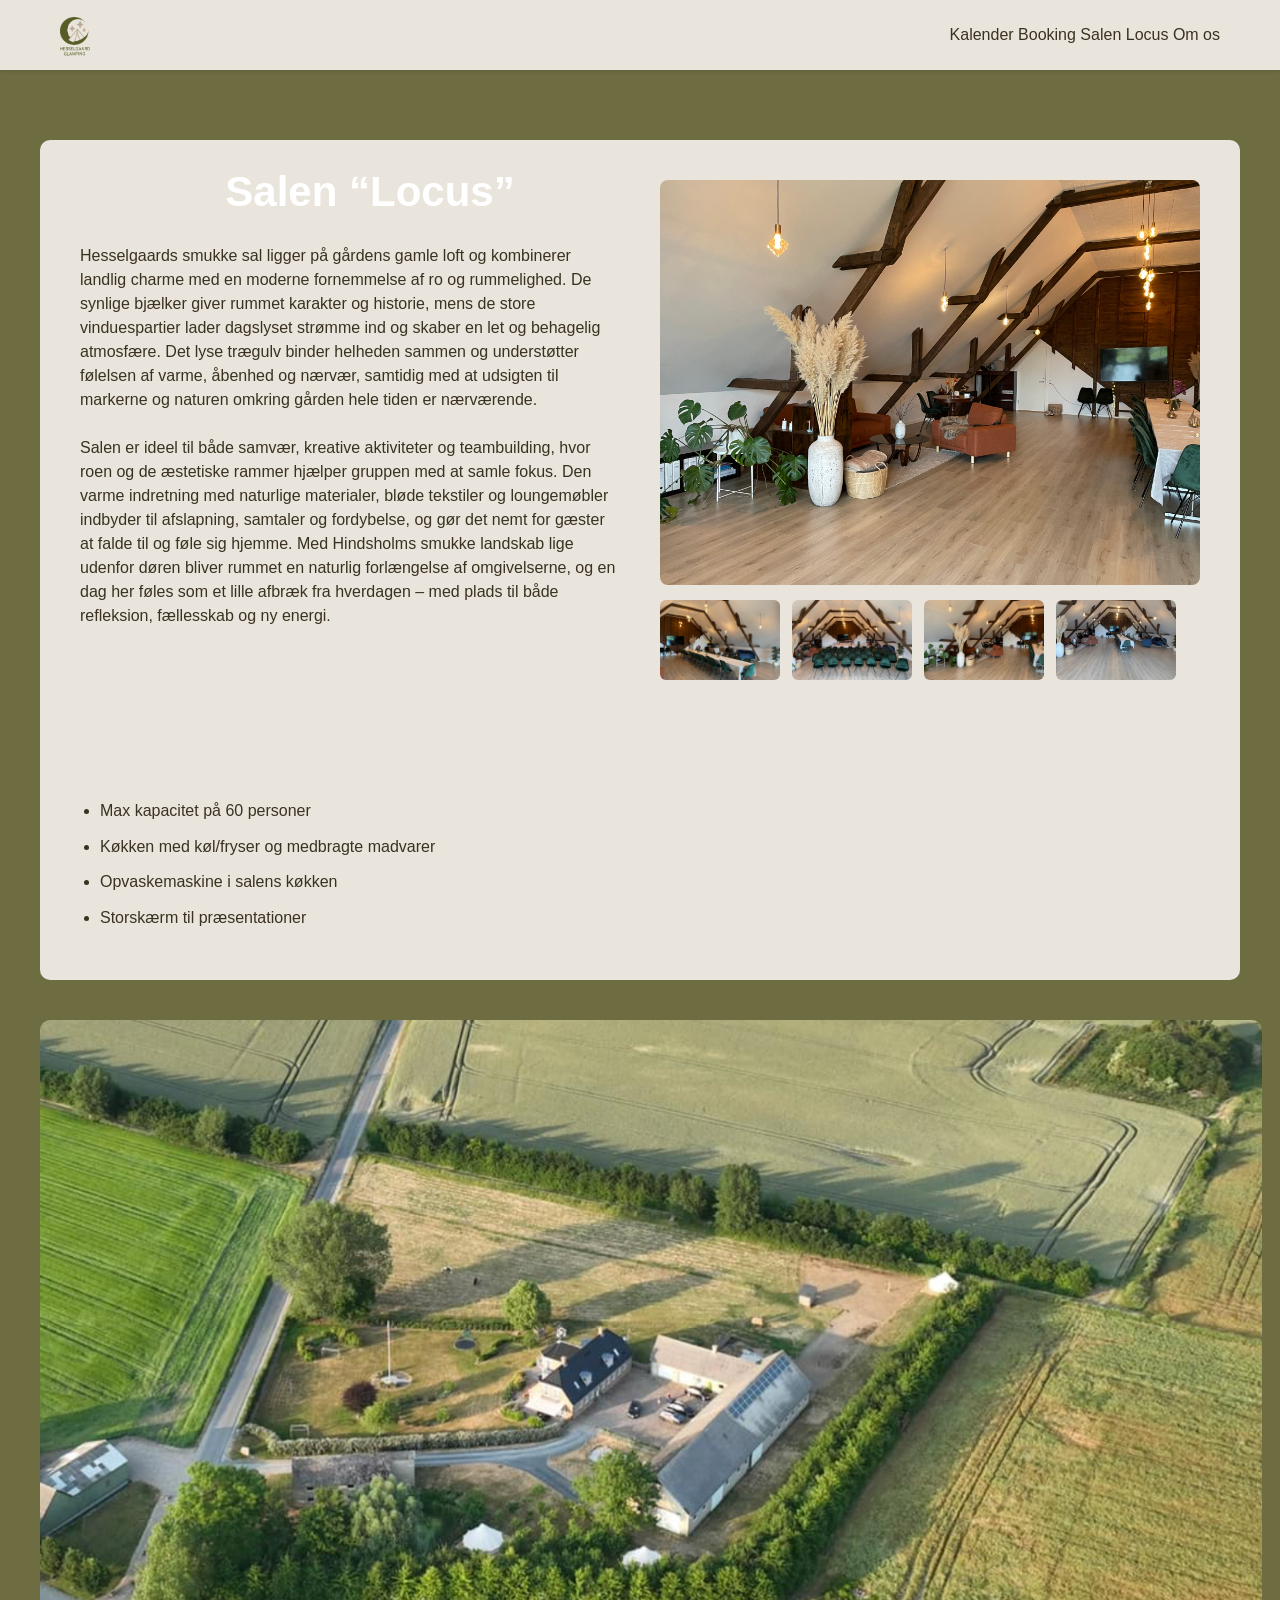
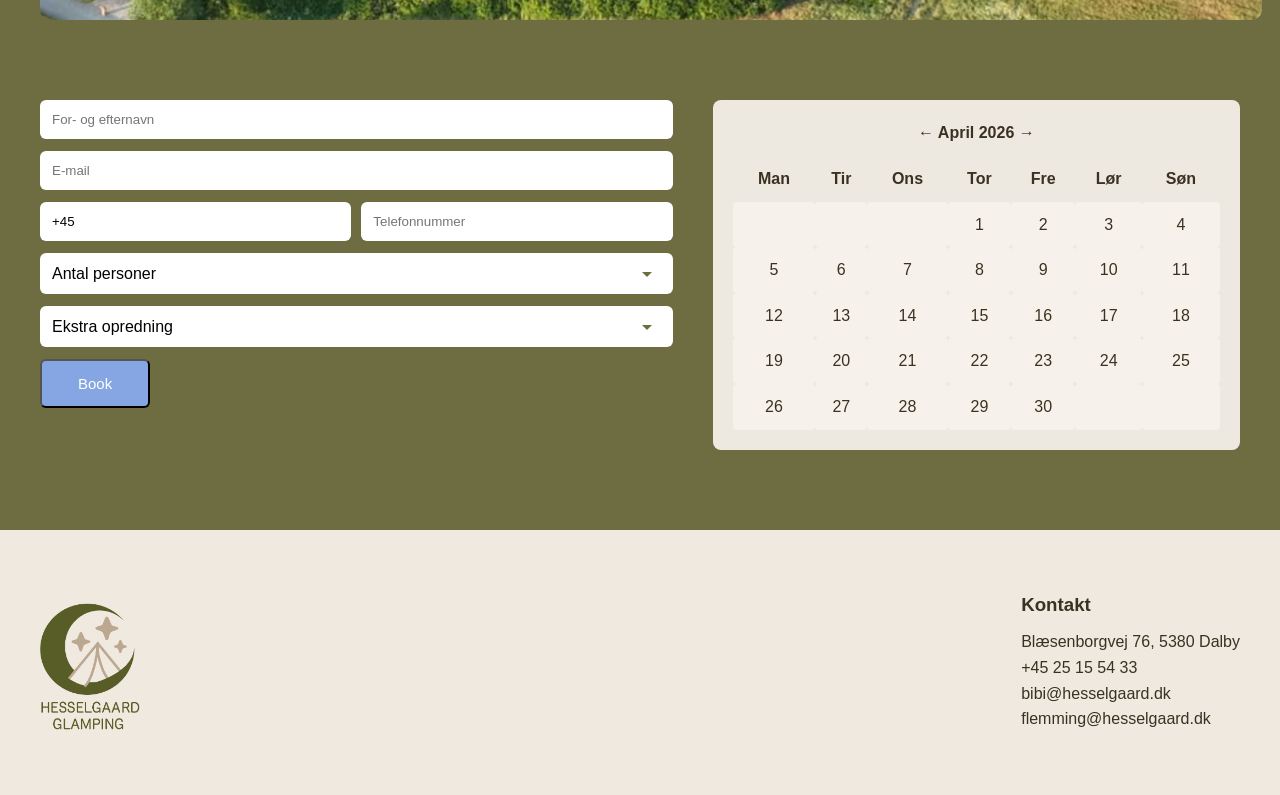
==== locus.html @ c8c1100a "fixet mit js, så det virker + ændret i css" ====
<!DOCTYPE html>
<html lang="da">
<head>
    <meta charset="UTF-8"/>
    <meta name="viewport" content="width=device-width, initial-scale=1.0" />
    <title>Salen Locus</title>
    <link rel="stylesheet" href="style.css"/>
</head>
<body>
  <header class="navbar">
    <div class="navbar__logo">
      <img src="images/logo--with-text.png" alt="Hesselgaard logo" class="navbar__logo--img">
    </div>
    <nav class="navbar-links">
      <a href="#">Kalender</a>
      <a href="teambooking.html">Booking</a>
      <a href="locus.html">Salen Locus</a>
      <a href="omos.html">Om os</a>
    </nav>
  </header>

    <section class="locus__wrapper">

        <div class="locus__text-box">
            <div class="locus__text">
            <h1>Salen “Locus”</h1>
            <p>
                Hesselgaards smukke sal ligger på gårdens gamle loft og kombinerer landlig charme med en moderne fornemmelse af ro og rummelighed. De synlige bjælker giver rummet karakter og historie, mens de store vinduespartier lader dagslyset strømme ind og skaber en let og behagelig atmosfære. Det lyse trægulv binder helheden sammen og understøtter følelsen af varme, åbenhed og nærvær, samtidig med at udsigten til markerne og naturen omkring gården hele tiden er nærværende.
                <br><br>
                Salen er ideel til både samvær, kreative aktiviteter og teambuilding, hvor roen og de æstetiske rammer hjælper gruppen med at samle fokus. Den varme indretning med naturlige materialer, bløde tekstiler og loungemøbler indbyder til afslapning, samtaler og fordybelse, og gør det nemt for gæster at falde til og føle sig hjemme. Med Hindsholms smukke landskab lige udenfor døren bliver rummet en naturlig forlængelse af omgivelserne, og en dag her føles som et lille afbræk fra hverdagen – med plads til både refleksion, fællesskab og ny energi.
            </p>
            </div>

            <ul class="locus__icon-list">
                <li>Max kapacitet på 60 personer</li>
                <li>Køkken med køl/fryser og medbragte madvarer</li>
                <li>Opvaskemaskine i salens køkken</li>
                <li>Storskærm til præsentationer</li>
            </ul>
        </div>

        <div class="locus__images">
            <img src="images/salen-lounge.JPG" alt="Locus interiør">
            <div class="locus__small-images">
                <img src="images/salen-langbord.JPG" alt="">
                <img src="images/salen-konference1.JPG" alt="">
                <img src="images/salen-lounge.JPG" alt="">
                <img src="images/salen-wide.jpg" alt="">
            </div>
        </div>
    </section>

    <section class="locus__aerial-section">
        <img src="images/hesselgaard-ovenfra.png" alt="Luftfoto af Hesselgaard">
    </section>


<!-- Bookingformularen herunder er lavet med hjælp af ChatGPT (og derefter rettet lidt til)
        Promt og svar kan findes i bilag XXX - AI-promts -->

    <section class="form-calendar-wrapper">

        <form class="booking-form" id="bookingForm">
            <input type="text" id="navn" placeholder="For- og efternavn">
            <input type="email" id="email" placeholder="E-mail">

            <div class="phone-row">
                <input type="text" id="landekode" value="+45">
                <input type="text" id="phone" placeholder="Telefonnummer">
            </div>

            <select id="persons">
                <option>Antal personer</option>
                <option value="1">1 person</option>
                <option value="2">2 personer</option>
                <option value="3">3 personer</option>
            </select>

            <select id="extra">
                <option>Ekstra opredning</option>
                <option value="ja">Ja</option>
                <option value="nej">Nej</option>
            </select>

            <button type="submit">Book</button>
        </form>


    <div class="calendar-box">
        <div class="cal-header">
            <span>&larr;</span> April 2026 <span>&rarr;</span>
        </div>

        <table class="locus-calendar" id="locus-calendar">
            <thead>
                <tr><th>Man</th><th>Tir</th><th>Ons</th><th>Tor</th><th>Fre</th><th>Lør</th><th>Søn</th></tr>
            </thead>
            <tbody>
                <tr><td class="empty"></td><td class="empty"></td><td class="empty"></td><td>1</td><td>2</td><td>3</td><td>4</td></tr>
                <tr><td>5</td><td>6</td><td>7</td><td>8</td><td>9</td><td>10</td><td>11</td></tr>
                <tr><td>12</td><td>13</td><td>14</td><td>15</td><td>16</td><td>17</td><td>18</td></tr>
                <tr><td>19</td><td>20</td><td>21</td><td>22</td><td>23</td><td>24</td><td>25</td></tr>
                <tr><td>26</td><td>27</td><td>28</td><td>29</td><td>30</td><td class="empty"></td><td class="empty"></td></tr>
            </tbody>
        </table>
    </div>
    </section>

    <footer class="footer__wrapper">
        <div class="logo__footer">
            <img src="images/logo--with-text.png" alt="Hesselgaards logo">
        </div>
        <div class="footer__contact">
            <h3>Kontakt</h3>
            <p>
            Blæsenborgvej 76, 5380 Dalby<br>
            +45 25 15 54 33<br>
            bibi@hesselgaard.dk<br>
            flemming@hesselgaard.dk
            </p>
        </div>
    </footer>
</body>
<script src="JavaScript/booking.js"></script>
</html>
---- style.css ----
/* FÆLLES BODY OG GENERELT */

* {
  margin: 0;
  padding: 0;
  box-sizing: border-box;
}

body {
  margin: 0;
  min-height: 100vh;
  color: #3b3120;
  font-family: Arial, sans-serif;
  line-height: 1.6;
  background-color: #6E6D42;
  padding-top: 100px;
}

/* FÆLLES HEADER */
.navbar {
  position: fixed;
  top: 0;
  left: 0;
  width: 100%;
  height: 70px;
  padding: 0 60px;
  background-color: #E9E5DC; 
  display: flex;
  align-items: center;
  justify-content: space-between;
  z-index: 10;
  box-shadow: 0 2px 4px rgba(0,0,0,0.1);
}

.navbar__logo {
  display: flex;
  align-items: center;
}

.navbar__logo--img {
  height: 44px;   
  width: auto;
}

.navbar__links {
  display: flex;
  gap: 32px;
  font-size: 14px;
}

.navbar__links a {
  text-decoration: none;
  color: #333;
  letter-spacing: 0.03em;
}

.navbar__links a:hover {
  text-decoration: underline;
}

/* FÆLLES FOOTER */
.footer__wrapper {
    background: #EFE9DF;
    padding: 60px 40px;
    display: flex;
    justify-content: space-between;
    margin-top: 40px;
}

.logo__footer {
    width: 100px;
}

.footer__contact h3 {
    margin-bottom: 10px;
}

/* --------------------------------------------------------------------------------------- */

/* MEGANS CSS */
.card {
    background: #f2f0e8;
    border-radius: 14px;
    overflow: hidden;
    width: 320px;
    padding-bottom: 20px;
}

.card-content {
    padding: 20px;
}

.info-row {
    display: flex;
    align-items: center;
    gap: 10px;
    margin-bottom: 8px;
}

.link {
    display: inline-block;
    margin-top: 10px;
    text-decoration: none;
    color: #6a5f4b;
    font-weight: 500;
}

.card-container  {
  display: flex;
}

.card-container-grid {
    display: grid;
    grid-template-columns: repeat(3, 1fr);
    gap: 24px;
    justify-items: center;   
}
.section {
    max-width: 1400px;
    margin: auto;
    padding: 60px 20px;
}

.card-container-grid {
    display: grid;
    grid-template-columns: repeat(3, minmax(360px, 1fr));
    gap: 40px;
}

.card {
    width: 100%;
    max-width: 420px;
}
h1 {
    color: #ffffff; 
    font-size: 42px;
    margin-left: 40px;
    text-align: center;
}
.locus-section {
   
    padding: 60px 0;
}

.locus-container {
    width: 85%;
    margin: 0 auto;
    background: #e9e5dc; 
    padding: 50px;
    border-radius: 20px;
    display: flex;
    gap: 40px;
    
}

.locus-left {
    width: 60%;
}

.locus-left h2 {
    font-size: 42px;
    font-weight: 500;
    color: #6d5a4a; 
    margin-top: 0;
}

.locus-left p {
    font-size: 17px;
    line-height: 1.6;
    color: #4e4a41;
}

.locus-right {
    width: 40%;
    display: flex;
    flex-direction: column;
    justify-content: space-between;
}

.locus-features {
    list-style: none;
    padding: 0;
    margin: 0;
}

.locus-features li {
    display: flex;
    align-items: center;
    gap: 12px;
    margin-bottom: 18px;
    font-size: 16px;
    color: #4e4a41;
}

.locus-features img {
    width: 26px;
    height: 26px;
}

.book-button {
    background: #55602f;
    color: white;
    padding: 16px 40px;
    text-decoration: none;
    font-size: 18px;
    border-radius: 10px;
    display: inline-block;
    text-align: center;
}

/* --------------------------------------------------------------------------------------- */

/* CECILIES CSS */

/* Om salen */
.locus__wrapper {
    max-width: 100%;
    margin: 40px;
    display: grid;
    grid-template-columns: 1fr 1fr;
    gap: 40px;
    background: #E9E5DC;
    padding: 40px;
    border-radius: 10px;
}

.locus__text-box h1 {
    font-size: 42px;
    margin-bottom: 40px;
}

.locus__text {
    margin-bottom: 170px;
    line-height: 1.5rem;
}

.locus__icon-list {
    margin-top: 20px;
    padding-left: 20px;
}

.locus__icon-list li {
    margin-bottom: 10px;
}

/* Billedgalleri */
.locus__images img {
    width: 100%;
    border-radius: 8px;
}

.locus__small-images {
    display: flex;
    gap: 12px;
    margin-top: 15px;
}

.locus__small-images img {
    width: 120px;
    height: 80px;
    object-fit: cover;
    border-radius: 6px;
}

.locus__aerial-section img {
    width: 95.5%;
    height: 600px;
    margin-left: 40px;
    margin-right: 40px;
    border-radius: 10px;
    object-fit: cover;
}


/* Nedenstående CSS til bookingformularen (inkl. kalender) er lavet med hjælp fra ChatGPT (t.o.m. ".locus-calender td")
    Promt og svar kan ses i bilag XXX - AI-promts */

.form-calendar-wrapper {
    max-width: 1400px;
    margin: 40px auto;
    display: grid;
    grid-template-columns: 1.2fr 1fr;
    gap: 40px;
    background: #6E6D42;
    padding: 40px;
    border-radius: 8px;
}

.booking-form input,
.booking-form select {
    width: 100%;
    padding: 12px;
    margin-bottom: 12px;
    border: none;
    border-radius: 6px;
}

select {
  width: 100%;
  padding: 14px 16px;
  border-radius: 12px;
  border: 1px solid #ccc;
  background-color: #fff;
  font-size: 16px;
  appearance: none;     
  cursor: pointer;
}

select:focus {
  outline: none;
  border-color: #6E6D42;
}


select {
  background-image: url("data:image/svg+xml;utf8,<svg fill='%236E6D42' height='24' viewBox='0 0 24 24' width='24' xmlns='http://www.w3.org/2000/svg'><path d='M7 10l5 5 5-5z'/></svg>");
  background-repeat: no-repeat;
  background-position: right 14px center;
}


button {
  display: inline-block;
  padding: 14px 36px;
  background-color: #85A6E3; 
  color: #ffffff;
  border-radius: 6px;
  text-decoration: none;
  font-size: 15px;
}


.phone-row {
    display: flex;
    gap: 10px;
}

.calendar-box {
    background: #EDE8E0;
    padding: 20px;
    border-radius: 8px;
}

.cal-header {
    text-align: center;
    font-weight: bold;
    margin-bottom: 10px;
}

.locus-calendar {
    width: 100%;
    border-collapse: collapse;
    text-align: center;
}

.locus-calendar th, .locus-calendar td {
    padding: 10px 0;
}

.locus-calendar td {
    background: #F6F2EB;
    border-radius: 4px;
}

/* --------------------------------------------------------------------------------------- */

/* SELINS CSS */

img {
  max-width: 100%;
  height: auto;
  display: block;
}

a {
  color: inherit;
  text-decoration: none;
}

.wrapper {
  max-width: 1200px;
  margin: 0 auto;
  padding: 0 1rem;
}

.brand {
  display: inline-flex;
  align-items: center;
}

.brand img {
  height: 56px;
}

.content {
  padding: 3rem 0;
  color: #fffbea;
}

.intro {
  display: flex;
  flex-wrap: wrap;
  gap: 1.5rem;
  align-items: stretch;
}

.intro-media {
  flex: 1 1 320px;
}

.intro-media img {
  border-radius: 16px;
  border: 4px solid rgba(255, 255, 255, 0.2);
}

.intro-copy {
  flex: 1 1 320px;
  background: #5a5735;
  border-radius: 16px;
  padding: 1.5rem;
}

.intro-copy h1 {
  margin-top: 0;
  font-size: 2.2rem;
}

.eyebrow {
  text-transform: uppercase;
  font-size: 0.8rem;
  letter-spacing: 0.2em;
  margin-bottom: 0.5rem;
  color: #ddd4bb;
}

.team {
  margin-top: 2rem;
  display: flex;
  flex-wrap: wrap;
  gap: 1.5rem;
}

.team-card {
  flex: 1 1 300px;
  background: #f7f3ec;
  border: 1px solid #e0d7c7;
  border-radius: 16px;
  overflow: hidden;
}

.team-image img {
  width: 100%;
}

.team-body {
  padding: 1.25rem;
  color: #3b3120;
}

.team-body h2 {
  margin: 0 0 0.5rem;
  font-size: 1.2rem;
}

.team-body a {
  font-weight: 600;
}

.brand-name {
  margin: 0;
  font-weight: 700;
}

@media (max-width: 720px) {
  .page-header .wrapper {
    flex-direction: column;
    gap: 1rem;
  }

  nav ul {
    flex-wrap: wrap;
    justify-content: center;
  }
}

/* --------------------------------------------------------------------------------------- */

/* NIMAS CSS */

.hero {
  margin-top: -30px; 
  width: 100%;
  overflow: hidden;
}

.hero-img {
  width: 100%;
  height: auto;
  display: block;
}

/* TELTE-SEKTION */
.tents-section {
  padding: 80px 40px 100px;
  background-color: #6E6D42; 
  color: #ffffff;
}

.tents-container {
  max-width: 1100px;
  margin: 0 auto;
}

.tents-heading {
  font-family: "Playfair Display", serif;
  font-size: clamp(32px, 4vw, 42px);
  text-align: center;
  margin-bottom: 50px;
}

/* GRID MED 3 KORT */
.tents-grid {
  display: grid;
  grid-template-columns: repeat(3, 1fr);
  gap: 24px;
  margin-bottom: 40px;
}

.tent-card {
  background-color: #E9E5DC;
  border-radius: 18px;
  overflow: hidden; /* Runding til billedet */
  display: flex;
  flex-direction: column;
  box-shadow: 0 10px 25px rgba(0, 0, 0, 0.12);
}

/* Billede øverst på kortet */
.tent-image {
  width: 100%;
  height: 200px;
  object-fit: cover;
  display: block;
}

/* Indholdet i kortet */
.tent-content {
  padding: 20px 22px 18px;
  color: #333;
  font-size: 14px;
}

.tent-content h3 {
  font-family: "Playfair Display", serif;
  font-size: 18px;
  margin-bottom: 10px;
}

.tent-content p {
  line-height: 1.5;
  margin-bottom: 14px;
}

/* Features-listen */
.tent-features {
  list-style: none;
  padding: 0;
  margin: 0 0 16px;
}

.tent-features li {
  font-size: 13px;
  margin-bottom: 4px;
}

/* "Læs mere" linket nederst */
.tent-readmore {
  font-size: 13px;
  text-decoration: none;
  color: #A57A4A; 
}

.tent-readmore:hover {
  text-decoration: underline;
}

.tent-readmore.disabled {
  opacity: 0.4;
  pointer-events: none;
}

/* CTA-knap nederst */
.tents-cta {
  display: flex;
  justify-content: center;
  margin-top: 10px;
}

.book-btn {
  display: inline-block;
  padding: 14px 36px;
  background-color: #85A6E3; 
  color: #ffffff;
  border-radius: 6px;
  text-decoration: none;
  font-size: 15px;
}

.book-btn:hover {
  filter: brightness(1.05);
}
/* TEAMBUILDING SEKTION */
.teambuilding {
  background-color: #E9E5DC; 
  padding: 80px 40px 100px;
}

.teambuilding-container {
  max-width: 1100px;
  margin: 0 auto;
}

/* top billede + tekst side om side */
.teambuilding-header {
  display: flex;
  gap: 40px;
  margin-bottom: 60px;
}

.tb-image {
  width: 45%;
  border-radius: 8px;
  object-fit: cover;
}

.tb-text {
  width: 55%;
}

.tb-text h2 {
  font-family: "Playfair Display", serif;
  font-size: 32px;
  margin-bottom: 20px;
  color: #000000;
}

.tb-text p {
  margin-bottom: 16px;
  line-height: 1.6;
  color: #000000;
}

/* Overskrift før kortene */
.tb-subheading {
  text-align: center;
  font-family: "Playfair Display", serif;
  font-size: 26px;
  margin-bottom: 40px;
  color: #000000;
}

/* GRID MED 3 KORT */
.tb-grid {
  display: grid;
  grid-template-columns: repeat(3, 1fr);
  gap: 24px;
  margin-bottom: 40px;
}

.tb-card {
  background-color: #929761; 
  padding: 20px;
  border-radius: 12px;
  box-shadow: 0 2px 4px rgba(0,0,0,0.1);
}

.tb-card-image {
  width: 100%;
  height: 170px;
  object-fit: cover;
  border-radius: 8px;
  margin-bottom: 16px;
}

.tb-card h4 {
  font-family: "Playfair Display", serif;
  margin-bottom: 10px;
}

.tb-card p {
  font-size: 14px;
  line-height: 1.5;
  color: #000000;
}

/* CTA KNAP */
.tb-cta {
  text-align: center;
  margin-top: 30px;
}

.tb-btn {
  display: inline-block;
  padding: 14px 36px;
  background-color: #85A6E3; 
  color: #ffffff;
  border-radius: 6px;
  text-decoration: none;
  font-size: 15px;
}

.tb-btn:hover {
  filter: brightness(1.06);
}

/* FOOTER */
.footer {
  background-color: #E9E5DC;
  padding: 40px 40px 50px;
}

.calendar {
  background-color: #6E6D42; 
  padding: 80px 40px 90px;
  color: #E9E5DC;
}

.calendar-container {
  max-width: 1100px;
  margin: 0 auto;
}

.calendar-heading {
  font-family: "Playfair Display", serif;
  font-size: clamp(32px, 4vw, 40px);
  text-align: center;
  margin-bottom: 45px;
}

.calendar-grid {
  display: grid;
  grid-template-columns: repeat(5, 1fr);
  gap: 30px;
  margin-bottom: 40px;
}

.calendar-day {
  display: flex;
  flex-direction: column;
  gap: 10px;
}

.day-header {
  background-color: #F5F1E6; 
  color: #000000;
  padding: 8px 14px;
  font-size: 13px;
  font-weight: 600;
  text-align: center;
  border-radius: 10px;
  box-shadow: 0 2px 4px rgba(0,0,0,0.15);
}

.day-body {
  background-color: #F5F1E6;
  padding: 16px 14px;
  min-height: 250px;
  border-radius: 14px;
  font-size: 14px;
  color: #000;
  line-height: 1.5;
  box-shadow: 0 4px 12px rgba(0,0,0,0.18);
  display: flex;
  align-items: flex-start;
}

.calendar-week-nav {
  display: flex;
  justify-content: center;
  align-items: center;
  gap: 20px;
  font-size: 15px;
  margin-top: 10px;
}

.week-arrow {
  background: none;
  border: none;
  color: #E9E5DC;
  font-size: 18px;
  cursor: pointer;
  padding: 4px 10px;
  transition: opacity 0.2s;
}

.week-arrow:hover {
  opacity: 0.7;
}

.popup {
  display: none;
  background: #f7f4ee;
  padding: 20px;
  border-radius: 12px;
  position: fixed;
  top: 20%;
  left: 50%;
  transform: translateX(-50%);
  box-shadow: 0 4px 12px rgba(0,0,0,0.2);
  width: 260px;
  z-index: 10;
}

.tilmeld-btn {
margin-top: 10px;
background-color: #85A6E3;
padding: 10px 20px;
border: none;
border-radius: 10px;
font-size: 1rem;
cursor: pointer;
}
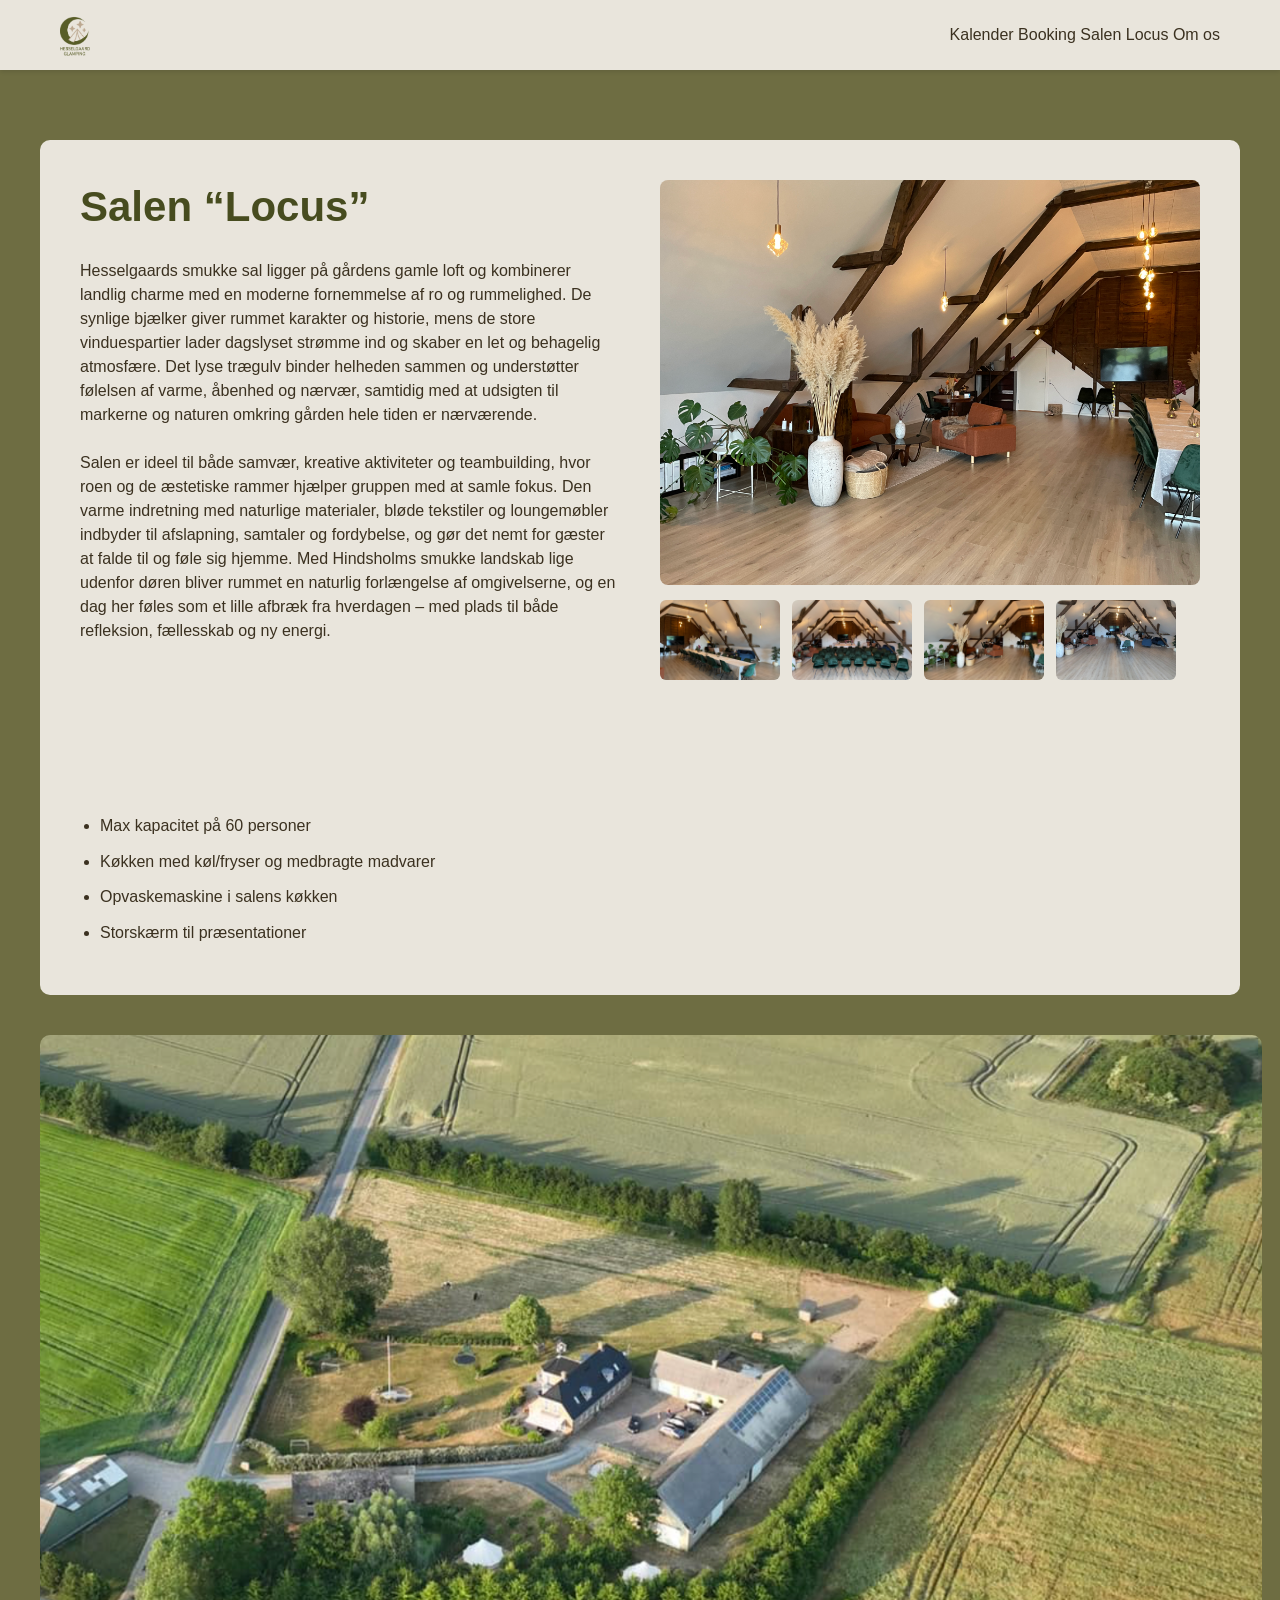
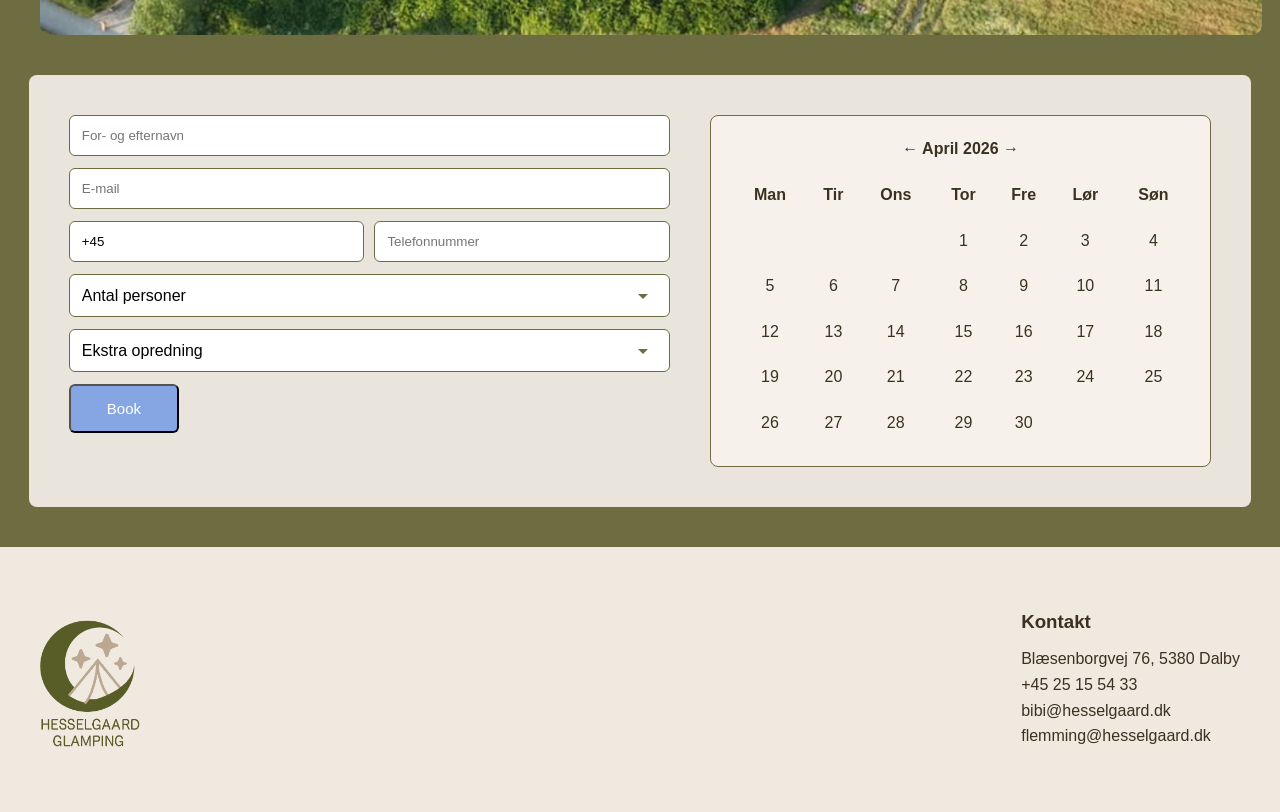
==== commit 4a2edd35: "små ændringer" ====
--- a/locus.html
+++ b/locus.html
@@ -23,7 +23,7 @@
 
         <div class="locus__text-box">
             <div class="locus__text">
-            <h1>Salen “Locus”</h1>
+            <h1 class="locus__header">Salen “Locus”</h1>
             <p>
                 Hesselgaards smukke sal ligger på gårdens gamle loft og kombinerer landlig charme med en moderne fornemmelse af ro og rummelighed. De synlige bjælker giver rummet karakter og historie, mens de store vinduespartier lader dagslyset strømme ind og skaber en let og behagelig atmosfære. Det lyse trægulv binder helheden sammen og understøtter følelsen af varme, åbenhed og nærvær, samtidig med at udsigten til markerne og naturen omkring gården hele tiden er nærværende.
                 <br><br>
--- a/style.css
+++ b/style.css
@@ -213,6 +213,13 @@
 /* CECILIES CSS */
 
 /* Om salen */
+.locus__header {
+  color: #474C1F;
+  text-align: left;
+  padding-top: 15px;
+  margin-left: 0px;
+}
+
 .locus__wrapper {
     max-width: 100%;
     margin: 40px;
@@ -276,12 +283,12 @@
     Promt og svar kan ses i bilag XXX - AI-promts */
 
 .form-calendar-wrapper {
-    max-width: 1400px;
+    max-width: 95.5%;
     margin: 40px auto;
     display: grid;
     grid-template-columns: 1.2fr 1fr;
     gap: 40px;
-    background: #6E6D42;
+    background: #E9E5DC;
     padding: 40px;
     border-radius: 8px;
 }
@@ -293,6 +300,7 @@
     margin-bottom: 12px;
     border: none;
     border-radius: 6px;
+    border: #6E6D42 0.125px solid;
 }
 
 select {
@@ -336,7 +344,8 @@
 }
 
 .calendar-box {
-    background: #EDE8E0;
+    background: #F6F2EB;
+    border: #6E6D42 0.125px solid;
     padding: 20px;
     border-radius: 8px;
 }
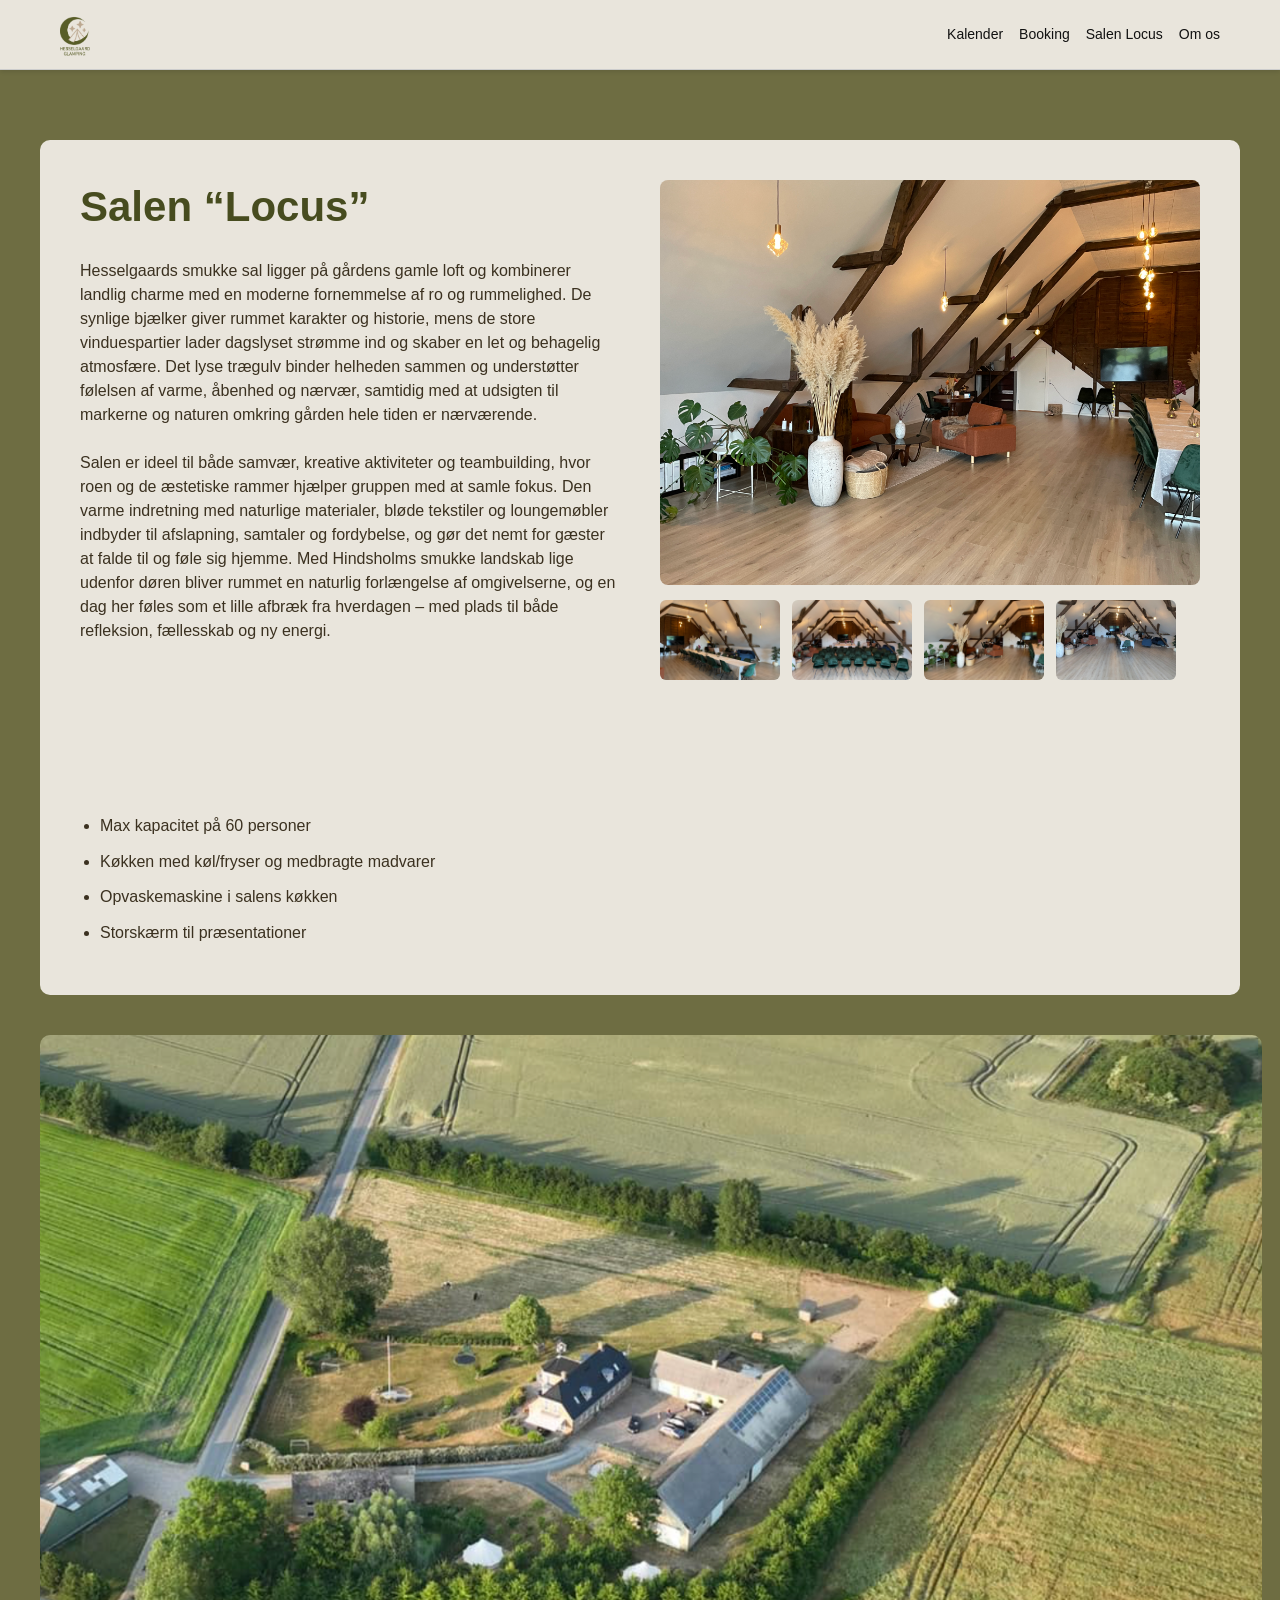
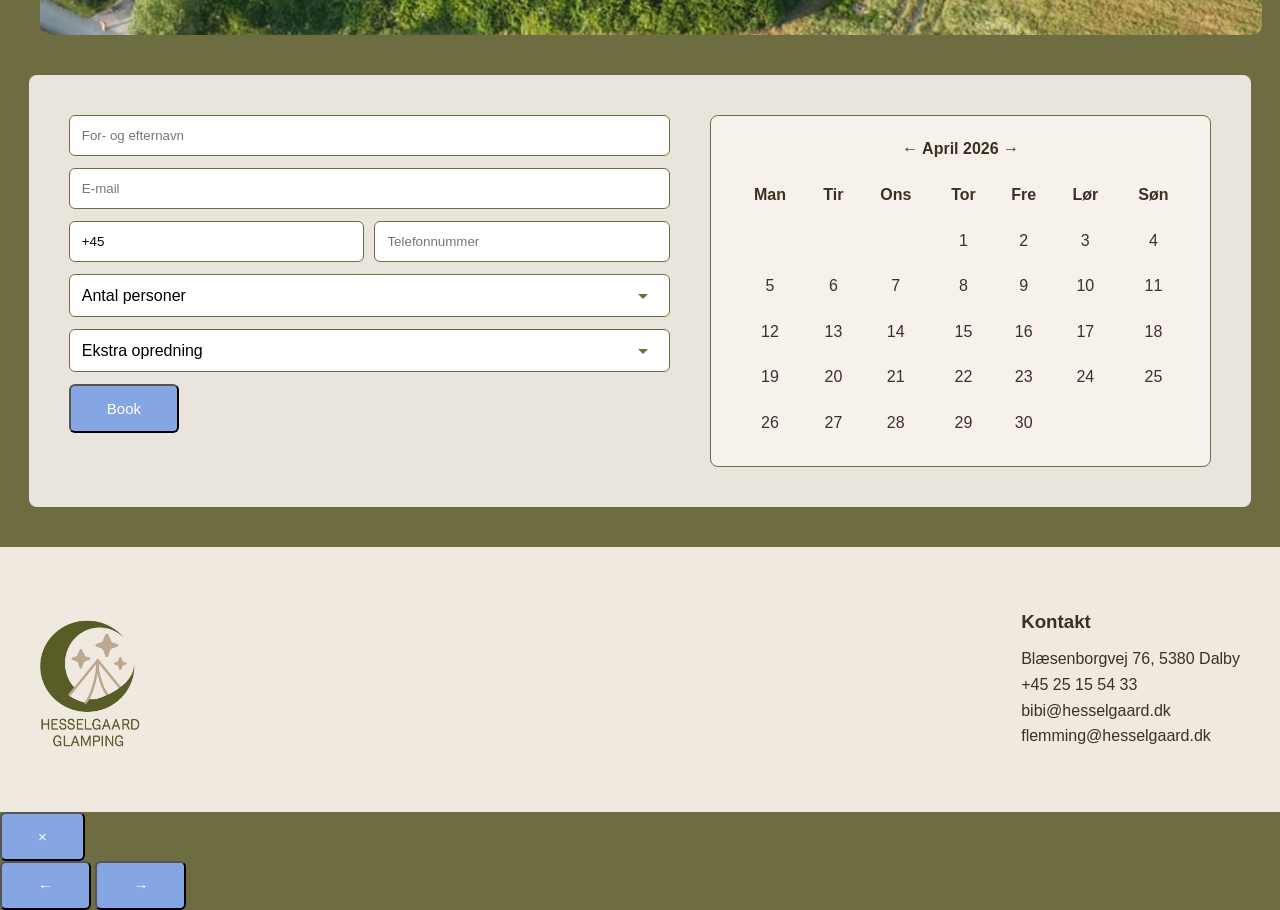
==== commit dfb89766: "indsat Nimas JS og linket til det i HTML" ====
--- a/locus.html
+++ b/locus.html
@@ -120,6 +120,7 @@
             </p>
         </div>
     </footer>
+<script src="JavaScript/booking.js"></script>
+<script src="billedgalleri.js"></script>
 </body>
-<script src="JavaScript/booking.js"></script>
 </html>
--- a/style.css
+++ b/style.css
@@ -1,3 +1,91 @@
+* {
+  margin: 0;
+  padding: 0;
+  box-sizing: border-box;
+}
+
+body {
+  font-family: "Poppins", sans-serif;
+  background-color: #f8f5eb;
+  color: #111;
+  min-height: 100vh;
+}
+
+.navbar {
+  display: flex;
+  justify-content: space-between;
+  align-items: center;
+  padding: 20px;
+  border-bottom: 1px solid #ccc;
+}
+
+.navbarlogo {
+  display: flex;
+  align-items: center;
+}
+
+.navbarlogo--img {
+  height: 42px;
+}
+
+.burger {
+  display: none;
+  width: 44px;
+  height: 44px;
+  border: 1px solid #111;
+  background: transparent;
+  border-radius: 4px;
+  cursor: pointer;
+  padding: 8px;
+}
+
+.burger__bar {
+  display: block;
+  width: 100%;
+  height: 3px;
+  background: #111;
+}
+
+.burger__bar + .burger__bar {
+  margin-top: 6px;
+}
+
+.navbar-links {
+  display: flex;
+  gap: 16px;
+  font-size: 14px;
+}
+
+.navbar-links a {
+  color: #111;
+  text-decoration: none;
+}
+
+@media (max-width: 900px) {
+  .burger {
+    display: block;
+  }
+
+  .navbar-links {
+    position: absolute;
+    top: 80px;
+    right: 20px;
+    flex-direction: column;
+    background: #fff;
+    border: 1px solid #111;
+    padding: 18px;
+    width: min(320px, 80vw);
+    transform: translateX(120%);
+    transition: transform 0.2s ease;
+    gap: 12px;
+  }
+
+  .navbar-links.open {
+    transform: translateX(0);
+  }
+
+}
+
 /* FÆLLES BODY OG GENERELT */
 
 * {
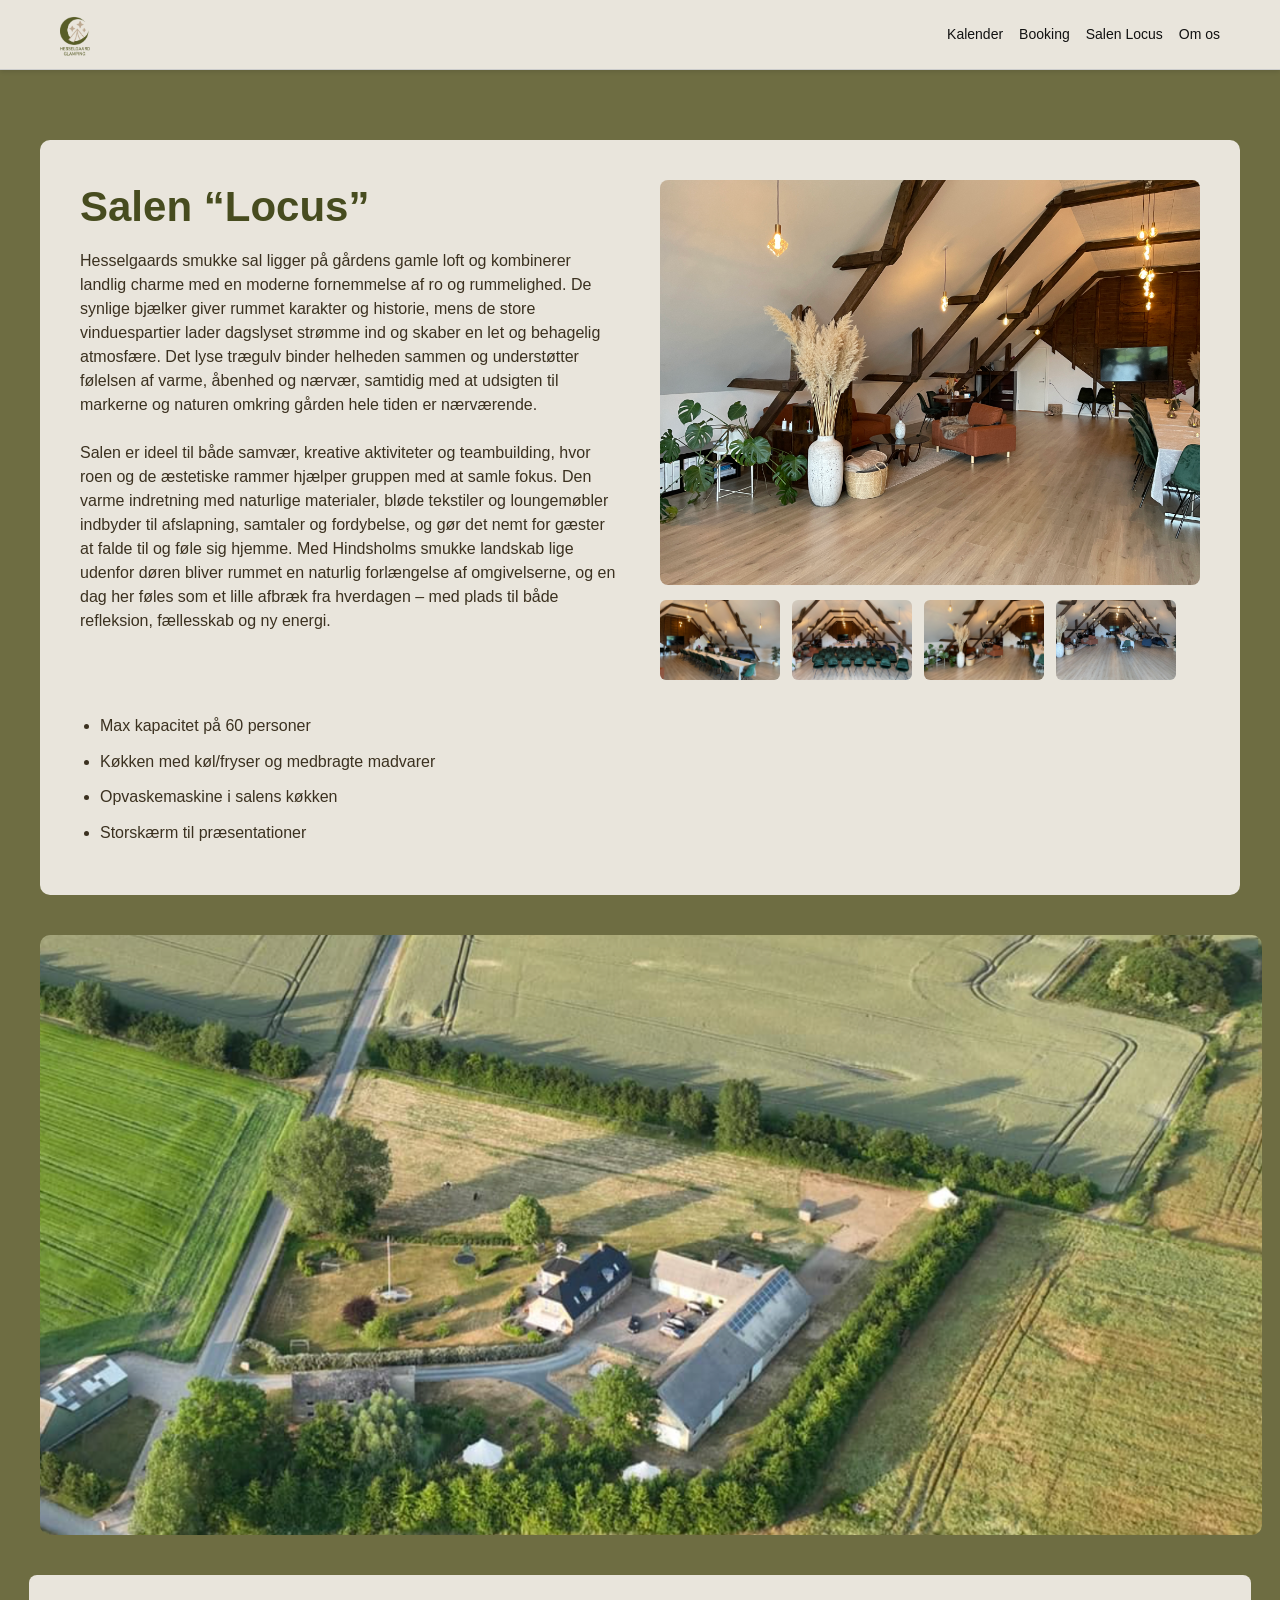
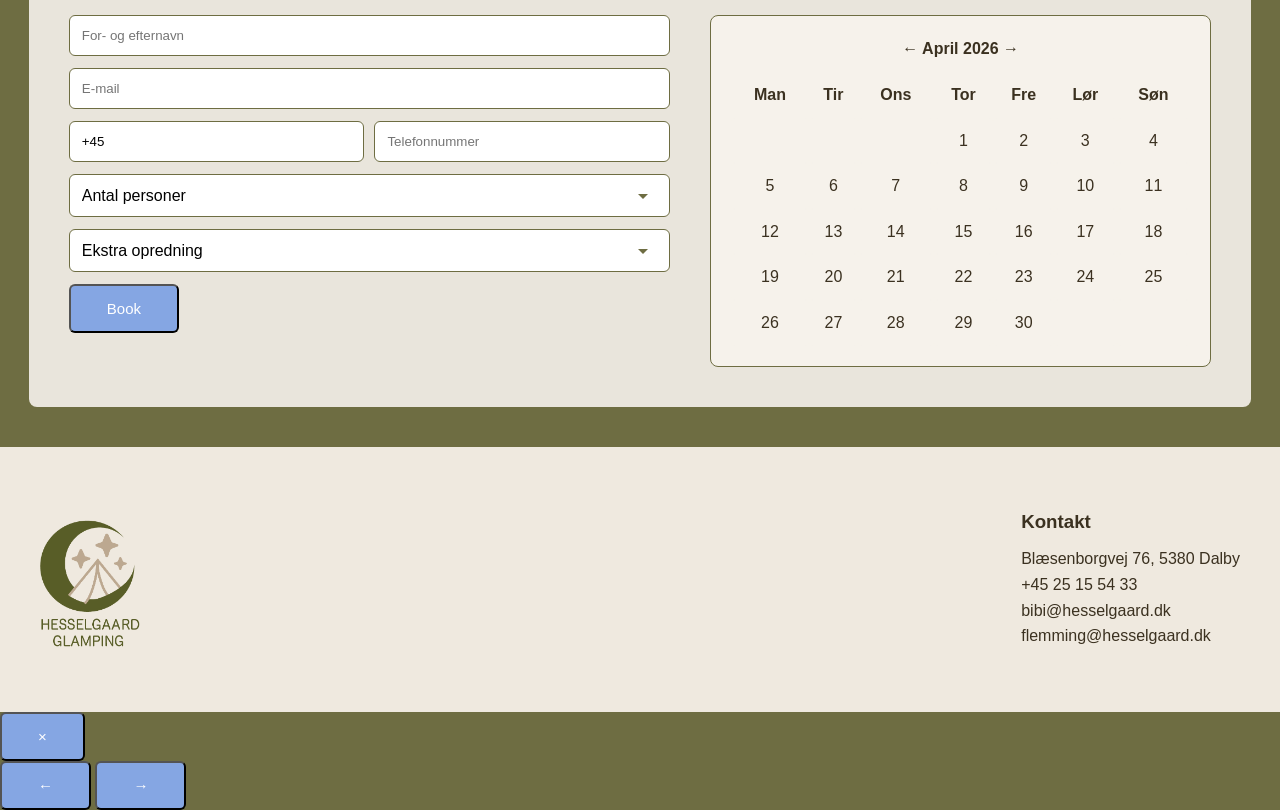
==== commit 5ac82579: "ændret i ai-reference" ====
--- a/locus.html
+++ b/locus.html
@@ -56,7 +56,7 @@
 
 
 <!-- Bookingformularen herunder er lavet med hjælp af ChatGPT (og derefter rettet lidt til)
-        Promt og svar kan findes i bilag XXX - AI-promts -->
+        Promt og svar kan findes i bilag 4 - AI-promts (prompt 15), som findes under ekstramaterialer på Wiseflow -->
 
     <section class="form-calendar-wrapper">
 
@@ -120,7 +120,9 @@
             </p>
         </div>
     </footer>
+
 <script src="JavaScript/booking.js"></script>
-<script src="billedgalleri.js"></script>
+<script src="JavaScript/billedgalleri.js"></script>
+
 </body>
 </html>
--- a/style.css
+++ b/style.css
@@ -306,6 +306,7 @@
   text-align: left;
   padding-top: 15px;
   margin-left: 0px;
+  padding-bottom: 30px;
 }
 
 .locus__wrapper {
@@ -321,11 +322,11 @@
 
 .locus__text-box h1 {
     font-size: 42px;
-    margin-bottom: 40px;
+    margin-bottom: 0px;
 }
 
 .locus__text {
-    margin-bottom: 170px;
+    margin-bottom: 80px;
     line-height: 1.5rem;
 }
 
@@ -368,7 +369,7 @@
 
 
 /* Nedenstående CSS til bookingformularen (inkl. kalender) er lavet med hjælp fra ChatGPT (t.o.m. ".locus-calender td")
-    Promt og svar kan ses i bilag XXX - AI-promts */
+    Promt og svar kan ses i bilag 4 - AI-promts (prompt 15), som findes under ekstramaterialer på Wiseflow  */
 
 .form-calendar-wrapper {
     max-width: 95.5%;
@@ -494,11 +495,12 @@
   color: #fffbea;
 }
 
-.intro {
+.intro-wrapper {
   display: flex;
   flex-wrap: wrap;
   gap: 1.5rem;
   align-items: stretch;
+  padding: 40px;
 }
 
 .intro-media {
@@ -530,11 +532,12 @@
   color: #ddd4bb;
 }
 
-.team {
+.team-wrapper {
   margin-top: 2rem;
   display: flex;
   flex-wrap: wrap;
   gap: 1.5rem;
+  padding: 40px;
 }
 
 .team-card {
